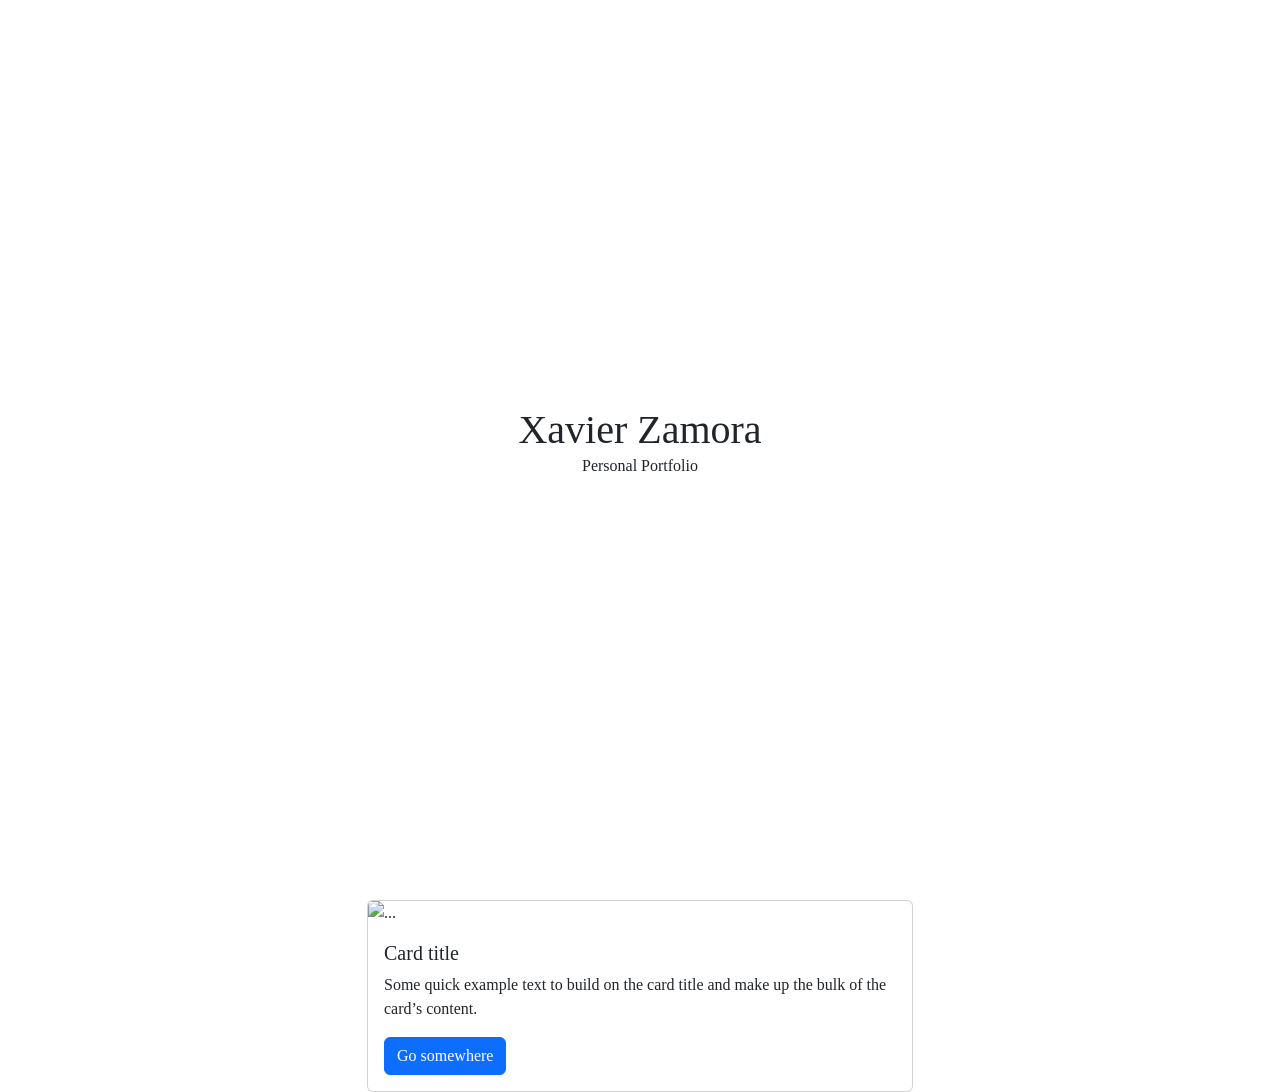
==== index.html @ 230dc817 "first commit" ====
<!DOCTYPE html>
<html lang="en">
<head>
    <meta charset="UTF-8">
    <meta name="viewport" content="width=device-width, initial-scale=1.0">
    <link href="css/bootstrap.min.css" rel="stylesheet">
    <link href="css/style.css" rel="stylesheet">
    <title>Document</title>
</head>
<body>
        <header class="d-flex flex-column align-items-center justify-content-center vh-100">
            <h1 class="mb-0">Xavier Zamora</h1>
            <p class="fs-6">Personal Portfolio</p>
        </header>

    <div class="container">
        <div class="row justify-content-center">
            <div class="col-12 col-sm-6">
                <div class="card">
                    <img src="..." class="card-img-top" alt="...">
                    <div class="card-body">
                        <h5 class="card-title">Card title</h5>
                        <p class="card-text">Some quick example text to build on the card title and make up the bulk of the card’s content.</p>
                        <a href="#" class="btn btn-primary">Go somewhere</a>
                    </div>
                </div>
            </div>
        </div>
    </div>
</body>
</html>
---- css/style.css ----
/* homemade-apple-regular - latin */
@font-face {
  font-display: swap; /* Check https://developer.mozilla.org/en-US/docs/Web/CSS/@font-face/font-display for other options. */
  font-family: 'Homemade Apple';
  font-style: normal;
  font-weight: 400;
  src: url('../fonts/homemade-apple-v24-latin-regular.woff2') format('woff2'); /* Chrome 36+, Opera 23+, Firefox 39+, Safari 12+, iOS 10+ */
}

/* playfair-display-regular - latin */
@font-face {
  font-display: swap; /* Check https://developer.mozilla.org/en-US/docs/Web/CSS/@font-face/font-display for other options. */
  font-family: 'Playfair Display';
  font-style: normal;
  font-weight: 400;
  src: url('../fonts/playfair-display-v40-latin-regular.woff2') format('woff2'); /* Chrome 36+, Opera 23+, Firefox 39+, Safari 12+, iOS 10+ */
}

/* gravitas-one-regular - latin */
@font-face {
  font-display: swap; /* Check https://developer.mozilla.org/en-US/docs/Web/CSS/@font-face/font-display for other options. */
  font-family: 'Gravitas One';
  font-style: normal;
  font-weight: 400;
  src: url('../fonts/gravitas-one-v21-latin-regular.woff2') format('woff2'); /* Chrome 36+, Opera 23+, Firefox 39+, Safari 12+, iOS 10+ */
}

/* dm-mono-regular - latin */
@font-face {
  font-display: swap; /* Check https://developer.mozilla.org/en-US/docs/Web/CSS/@font-face/font-display for other options. */
  font-family: 'DM Mono';
  font-style: normal;
  font-weight: 400;
  src: url('../fonts/dm-mono-v16-latin-regular.woff2') format('woff2'); /* Chrome 36+, Opera 23+, Firefox 39+, Safari 12+, iOS 10+ */
}

/* cormorant-garamond-300 - latin */
@font-face {
  font-display: swap; /* Check https://developer.mozilla.org/en-US/docs/Web/CSS/@font-face/font-display for other options. */
  font-family: 'Cormorant Garamond';
  font-style: normal;
  font-weight: 300;
  src: url('../fonts/cormorant-garamond-v21-latin-300.woff2') format('woff2'); /* Chrome 36+, Opera 23+, Firefox 39+, Safari 12+, iOS 10+ */
}
/* cormorant-garamond-regular - latin */
@font-face {
  font-display: swap; /* Check https://developer.mozilla.org/en-US/docs/Web/CSS/@font-face/font-display for other options. */
  font-family: 'Cormorant Garamond';
  font-style: normal;
  font-weight: 400;
  src: url('../fonts/cormorant-garamond-v21-latin-regular.woff2') format('woff2'); /* Chrome 36+, Opera 23+, Firefox 39+, Safari 12+, iOS 10+ */
}
/* cormorant-garamond-500 - latin */
@font-face {
  font-display: swap; /* Check https://developer.mozilla.org/en-US/docs/Web/CSS/@font-face/font-display for other options. */
  font-family: 'Cormorant Garamond';
  font-style: normal;
  font-weight: 500;
  src: url('../fonts/cormorant-garamond-v21-latin-500.woff2') format('woff2'); /* Chrome 36+, Opera 23+, Firefox 39+, Safari 12+, iOS 10+ */
}
/* cormorant-garamond-600 - latin */
@font-face {
  font-display: swap; /* Check https://developer.mozilla.org/en-US/docs/Web/CSS/@font-face/font-display for other options. */
  font-family: 'Cormorant Garamond';
  font-style: normal;
  font-weight: 600;
  src: url('../fonts/cormorant-garamond-v21-latin-600.woff2') format('woff2'); /* Chrome 36+, Opera 23+, Firefox 39+, Safari 12+, iOS 10+ */
}
/* cormorant-garamond-700 - latin */
@font-face {
  font-display: swap; /* Check https://developer.mozilla.org/en-US/docs/Web/CSS/@font-face/font-display for other options. */
  font-family: 'Cormorant Garamond';
  font-style: normal;
  font-weight: 700;
  src: url('../fonts/cormorant-garamond-v21-latin-700.woff2') format('woff2'); /* Chrome 36+, Opera 23+, Firefox 39+, Safari 12+, iOS 10+ */
}

html,body{
    font-family: 'cormorant-garamond-regular', serif;
}
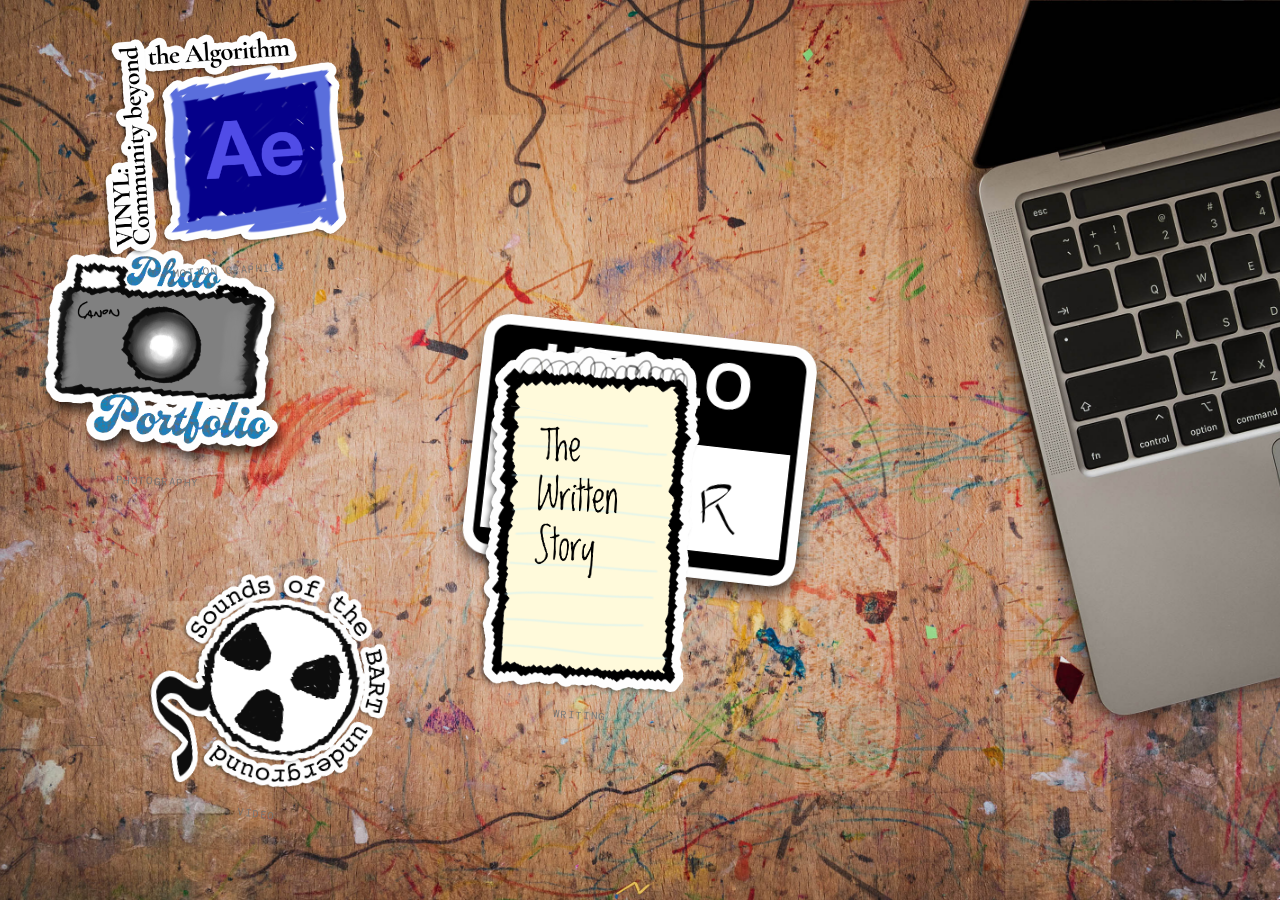
==== commit bb2140d5: "Build portfolio site with scattered desk layout - Add index.html with randomized icon placement and " ====
--- a/index.html
+++ b/index.html
@@ -1,31 +1,90 @@
 <!DOCTYPE html>
 <html lang="en">
 <head>
-    <meta charset="UTF-8">
-    <meta name="viewport" content="width=device-width, initial-scale=1.0">
-    <link href="css/bootstrap.min.css" rel="stylesheet">
-    <link href="css/style.css" rel="stylesheet">
-    <title>Document</title>
+  <meta charset="UTF-8">
+  <meta name="viewport" content="width=device-width, initial-scale=1.0">
+  <link href="css/bootstrap.min.css" rel="stylesheet">
+  <link href="css/style.css" rel="stylesheet">
+  <title>Xavier Zamora</title>
 </head>
 <body>
-        <header class="d-flex flex-column align-items-center justify-content-center vh-100">
-            <h1 class="mb-0">Xavier Zamora</h1>
-            <p class="fs-6">Personal Portfolio</p>
-        </header>
 
-    <div class="container">
-        <div class="row justify-content-center">
-            <div class="col-12 col-sm-6">
-                <div class="card">
-                    <img src="..." class="card-img-top" alt="...">
-                    <div class="card-body">
-                        <h5 class="card-title">Card title</h5>
-                        <p class="card-text">Some quick example text to build on the card title and make up the bulk of the card’s content.</p>
-                        <a href="#" class="btn btn-primary">Go somewhere</a>
-                    </div>
-                </div>
-            </div>
-        </div>
-    </div>
+  <div class="desk">
+
+    <img src="assets/Name%20tag.png" alt="Xavier Zamora" class="name-tag">
+
+<a href="photos.html" class="item item-camera">
+      <img src="assets/Point_and_shoot.png" alt="Photo Portfolio">
+      <p class="label">Photography</p>
+    </a>
+
+    <a href="https://www.youtube.com/watch?v=OsOc6IO_bcU" target="_blank" rel="noopener" class="item item-video">
+      <img src="assets/film.png" alt="Video">
+      <p class="label">Video</p>
+    </a>
+
+    <a href="https://richmondconfidential.org/2025/12/05/california-uber-and-lyft-drivers-can-unionize-under-new-law-but-will-that-lead-to-better-wages/" target="_blank" rel="noopener" class="item item-notepad">
+      <img src="assets/notepad.png" alt="Written Story">
+      <p class="label">Writing</p>
+    </a>
+
+    <a href="https://www.youtube.com/watch?v=JW4Wo-OowY8" target="_blank" rel="noopener" class="item item-ae">
+      <img src="assets/AE%20logo.png" alt="Motion Graphics">
+      <p class="label">Motion Graphics</p>
+    </a>
+
+  </div>
+
+  <script src="js/bootstrap.bundle.min.js"></script>
+  <script>
+    window.addEventListener('load', () => {
+      const items   = Array.from(document.querySelectorAll('.item'));
+      const nameTag = document.querySelector('.name-tag');
+      const vw = window.innerWidth;
+      const vh = window.innerHeight;
+      const pad = 24;
+      const nameTagMargin  = 24;  // clear buffer around name tag
+      const iconOverlapMax = 60;  // icons may overlap by up to this many px
+
+      function overlaps(a, b, margin) {
+        return !(a.x + a.w + margin < b.x ||
+                 b.x + b.w + margin < a.x ||
+                 a.y + a.h + margin < b.y ||
+                 b.y + b.h + margin < a.y);
+      }
+
+      // randomize name tag angle, then read its on-screen rect for collision
+      const ntDeg = (Math.random() * 14 - 7).toFixed(2);
+      nameTag.style.transform = `translate(-50%, -50%) rotate(${ntDeg}deg)`;
+      const nt = nameTag.getBoundingClientRect();
+      const blocked = [
+        { x: nt.left, y: nt.top, w: nt.width, h: nt.height },
+        { x: vw * 0.72, y: 0, w: vw * 0.28, h: vh * 0.85 }  // laptop top-right
+      ];
+      const placed  = [];
+
+      items.forEach(item => {
+        const w = item.offsetWidth  || 240;
+        const h = item.offsetHeight || 280;
+        let x, y, ok, tries = 0;
+
+        do {
+          x = pad + Math.random() * (vw - w - pad * 2);
+          y = pad + Math.random() * (vh - h - pad * 2);
+          const r = { x, y, w, h };
+          const clearOfNameTag = blocked.every(b => !overlaps(r, b, nameTagMargin));
+          const clearOfIcons   = placed.every(p  => !overlaps(r, p, -iconOverlapMax));
+          ok = clearOfNameTag && clearOfIcons;
+          tries++;
+        } while (!ok && tries < 300);
+
+        const deg = (Math.random() * 16 - 8).toFixed(2);
+        item.style.left      = x + 'px';
+        item.style.top       = y + 'px';
+        item.style.transform = `rotate(${deg}deg)`;
+        placed.push({ x, y, w, h });
+      });
+    });
+  </script>
 </body>
-</html>+</html>
--- a/css/style.css
+++ b/css/style.css
@@ -1,80 +1,238 @@
-/* homemade-apple-regular - latin */
-@font-face {
-  font-display: swap; /* Check https://developer.mozilla.org/en-US/docs/Web/CSS/@font-face/font-display for other options. */
+@font-face {
+  font-display: swap;
   font-family: 'Homemade Apple';
   font-style: normal;
   font-weight: 400;
-  src: url('../fonts/homemade-apple-v24-latin-regular.woff2') format('woff2'); /* Chrome 36+, Opera 23+, Firefox 39+, Safari 12+, iOS 10+ */
-}
-
-/* playfair-display-regular - latin */
-@font-face {
-  font-display: swap; /* Check https://developer.mozilla.org/en-US/docs/Web/CSS/@font-face/font-display for other options. */
+  src: url('../fonts/HomemadeApple-Regular.ttf') format('truetype');
+}
+
+@font-face {
+  font-display: swap;
   font-family: 'Playfair Display';
   font-style: normal;
   font-weight: 400;
-  src: url('../fonts/playfair-display-v40-latin-regular.woff2') format('woff2'); /* Chrome 36+, Opera 23+, Firefox 39+, Safari 12+, iOS 10+ */
-}
-
-/* gravitas-one-regular - latin */
-@font-face {
-  font-display: swap; /* Check https://developer.mozilla.org/en-US/docs/Web/CSS/@font-face/font-display for other options. */
+  src: url('../fonts/playfair-display-v40-latin-regular.woff2') format('woff2');
+}
+
+@font-face {
+  font-display: swap;
+  font-family: 'Playfair Display';
+  font-style: normal;
+  font-weight: 700;
+  src: url('../fonts/playfair-display-v40-latin-700.woff2') format('woff2');
+}
+
+@font-face {
+  font-display: swap;
+  font-family: 'Playfair Display';
+  font-style: normal;
+  font-weight: 800;
+  src: url('../fonts/playfair-display-v40-latin-800.woff2') format('woff2');
+}
+
+@font-face {
+  font-display: swap;
   font-family: 'Gravitas One';
   font-style: normal;
   font-weight: 400;
-  src: url('../fonts/gravitas-one-v21-latin-regular.woff2') format('woff2'); /* Chrome 36+, Opera 23+, Firefox 39+, Safari 12+, iOS 10+ */
-}
-
-/* dm-mono-regular - latin */
-@font-face {
-  font-display: swap; /* Check https://developer.mozilla.org/en-US/docs/Web/CSS/@font-face/font-display for other options. */
+  src: url('../fonts/gravitas-one-v21-latin-regular.woff2') format('woff2');
+}
+
+@font-face {
+  font-display: swap;
   font-family: 'DM Mono';
   font-style: normal;
   font-weight: 400;
-  src: url('../fonts/dm-mono-v16-latin-regular.woff2') format('woff2'); /* Chrome 36+, Opera 23+, Firefox 39+, Safari 12+, iOS 10+ */
-}
-
-/* cormorant-garamond-300 - latin */
-@font-face {
-  font-display: swap; /* Check https://developer.mozilla.org/en-US/docs/Web/CSS/@font-face/font-display for other options. */
+  src: url('../fonts/DMMono-Regular.ttf') format('truetype');
+}
+
+@font-face {
+  font-display: swap;
+  font-family: 'DM Mono';
+  font-style: italic;
+  font-weight: 400;
+  src: url('../fonts/DMMono-Italic.ttf') format('truetype');
+}
+
+@font-face {
+  font-display: swap;
   font-family: 'Cormorant Garamond';
   font-style: normal;
-  font-weight: 300;
-  src: url('../fonts/cormorant-garamond-v21-latin-300.woff2') format('woff2'); /* Chrome 36+, Opera 23+, Firefox 39+, Safari 12+, iOS 10+ */
-}
-/* cormorant-garamond-regular - latin */
-@font-face {
-  font-display: swap; /* Check https://developer.mozilla.org/en-US/docs/Web/CSS/@font-face/font-display for other options. */
+  font-weight: 400;
+  src: url('../fonts/CormorantGaramond-VariableFont_wght.ttf') format('truetype');
+}
+
+@font-face {
+  font-display: swap;
   font-family: 'Cormorant Garamond';
-  font-style: normal;
-  font-weight: 400;
-  src: url('../fonts/cormorant-garamond-v21-latin-regular.woff2') format('woff2'); /* Chrome 36+, Opera 23+, Firefox 39+, Safari 12+, iOS 10+ */
-}
-/* cormorant-garamond-500 - latin */
-@font-face {
-  font-display: swap; /* Check https://developer.mozilla.org/en-US/docs/Web/CSS/@font-face/font-display for other options. */
-  font-family: 'Cormorant Garamond';
-  font-style: normal;
-  font-weight: 500;
-  src: url('../fonts/cormorant-garamond-v21-latin-500.woff2') format('woff2'); /* Chrome 36+, Opera 23+, Firefox 39+, Safari 12+, iOS 10+ */
-}
-/* cormorant-garamond-600 - latin */
-@font-face {
-  font-display: swap; /* Check https://developer.mozilla.org/en-US/docs/Web/CSS/@font-face/font-display for other options. */
-  font-family: 'Cormorant Garamond';
-  font-style: normal;
-  font-weight: 600;
-  src: url('../fonts/cormorant-garamond-v21-latin-600.woff2') format('woff2'); /* Chrome 36+, Opera 23+, Firefox 39+, Safari 12+, iOS 10+ */
-}
-/* cormorant-garamond-700 - latin */
-@font-face {
-  font-display: swap; /* Check https://developer.mozilla.org/en-US/docs/Web/CSS/@font-face/font-display for other options. */
-  font-family: 'Cormorant Garamond';
-  font-style: normal;
+  font-style: italic;
+  font-weight: 400;
+  src: url('../fonts/CormorantGaramond-Italic-VariableFont_wght.ttf') format('truetype');
+}
+
+/* ─── Base ─────────────────────────────────── */
+
+*, *::before, *::after {
+  box-sizing: border-box;
+}
+
+html, body {
+  margin: 0;
+  padding: 0;
+  background-color: #f6f2ea;
+  font-family: 'DM Mono', monospace;
+}
+
+/* ─── Landing desk layout ───────────────────── */
+
+.desk {
+  position: relative;
+  width: 100vw;
+  height: 100vh;
+  background-image: url('../assets/scratched_desktop.jpg');
+  background-size: cover;
+  background-position: center;
+  background-repeat: no-repeat;
+}
+
+.name-block {
+  position: absolute;
+  top: 7%;
+  left: 50%;
+  transform: translateX(-50%);
+  text-align: center;
+  white-space: nowrap;
+  z-index: 1;
+}
+
+.name-block h1 {
+  font-family: 'Playfair Display', serif;
+  font-size: clamp(2.2rem, 5.5vw, 4.8rem);
   font-weight: 700;
-  src: url('../fonts/cormorant-garamond-v21-latin-700.woff2') format('woff2'); /* Chrome 36+, Opera 23+, Firefox 39+, Safari 12+, iOS 10+ */
-}
-
-html,body{
-    font-family: 'cormorant-garamond-regular', serif;
-}+  color: #1c1c1c;
+  margin: 0;
+  letter-spacing: -0.02em;
+  line-height: 1;
+}
+
+.name-block .subtitle {
+  font-family: 'DM Mono', monospace;
+  font-size: clamp(0.6rem, 1.1vw, 0.8rem);
+  color: #888;
+  letter-spacing: 0.2em;
+  text-transform: uppercase;
+  margin: 0.5rem 0 0;
+}
+
+.name-block .hey {
+  font-family: 'Homemade Apple', cursive;
+  font-size: clamp(0.85rem, 1.6vw, 1.2rem);
+  color: #3a3a3a;
+  margin: 0.9rem 0 0;
+  letter-spacing: 0.01em;
+  white-space: nowrap;
+}
+
+/* ─── Name tag ──────────────────────────────── */
+
+.name-tag {
+  position: absolute;
+  top: 50%;
+  left: 50%;
+  transform: translate(-50%, -50%);
+  width: clamp(245px, 28vw, 385px);
+  height: auto;
+  z-index: 2;
+}
+
+/* ─── Scattered items ───────────────────────── */
+
+.item {
+  position: absolute;
+  text-align: center;
+  text-decoration: none;
+  display: block;
+}
+
+.item img {
+  width: clamp(180px, 20vw, 280px);
+  height: auto;
+  display: block;
+  margin: 0 auto;
+  transition: transform 0.22s ease, filter 0.22s ease;
+}
+
+.item:hover img {
+  transform: scale(1.08);
+  filter: drop-shadow(0 10px 20px rgba(0, 0, 0, 0.2));
+}
+
+.item .label {
+  font-family: 'DM Mono', monospace;
+  font-size: 0.65rem;
+  color: #777;
+  letter-spacing: 0.15em;
+  text-transform: uppercase;
+  margin-top: 0.55rem;
+  transition: color 0.2s ease;
+}
+
+.item:hover .label {
+  color: #1c1c1c;
+}
+
+/* Positions & rotations set dynamically by JS on each load */
+
+/* Stacking order for overlapping icons */
+.item-video  { z-index: 4; }  /* film reel — always on top */
+.item-ae     { z-index: 3; }  /* AE logo — second */
+.item-camera { z-index: 2; }
+.item-notepad{ z-index: 2; }
+
+/* ─── Photo gallery page ────────────────────── */
+
+.gallery-page {
+  background-color: #f6f2ea;
+}
+
+.gallery-header {
+  padding: 2rem 2rem 1rem;
+  border-bottom: 1px solid #ddd;
+  display: flex;
+  align-items: baseline;
+  gap: 2rem;
+}
+
+.gallery-header h1 {
+  font-family: 'Playfair Display', serif;
+  font-size: 2rem;
+  font-weight: 700;
+  color: #1c1c1c;
+  margin: 0;
+}
+
+.back-link {
+  font-family: 'DM Mono', monospace;
+  font-size: 0.75rem;
+  letter-spacing: 0.1em;
+  text-transform: uppercase;
+  color: #888;
+  text-decoration: none;
+  transition: color 0.2s;
+}
+
+.back-link:hover {
+  color: #1c1c1c;
+}
+
+.gallery-grid img {
+  width: 100%;
+  aspect-ratio: 1 / 1;
+  object-fit: cover;
+  display: block;
+  transition: opacity 0.2s ease;
+}
+
+.gallery-grid img:hover {
+  opacity: 0.88;
+}
